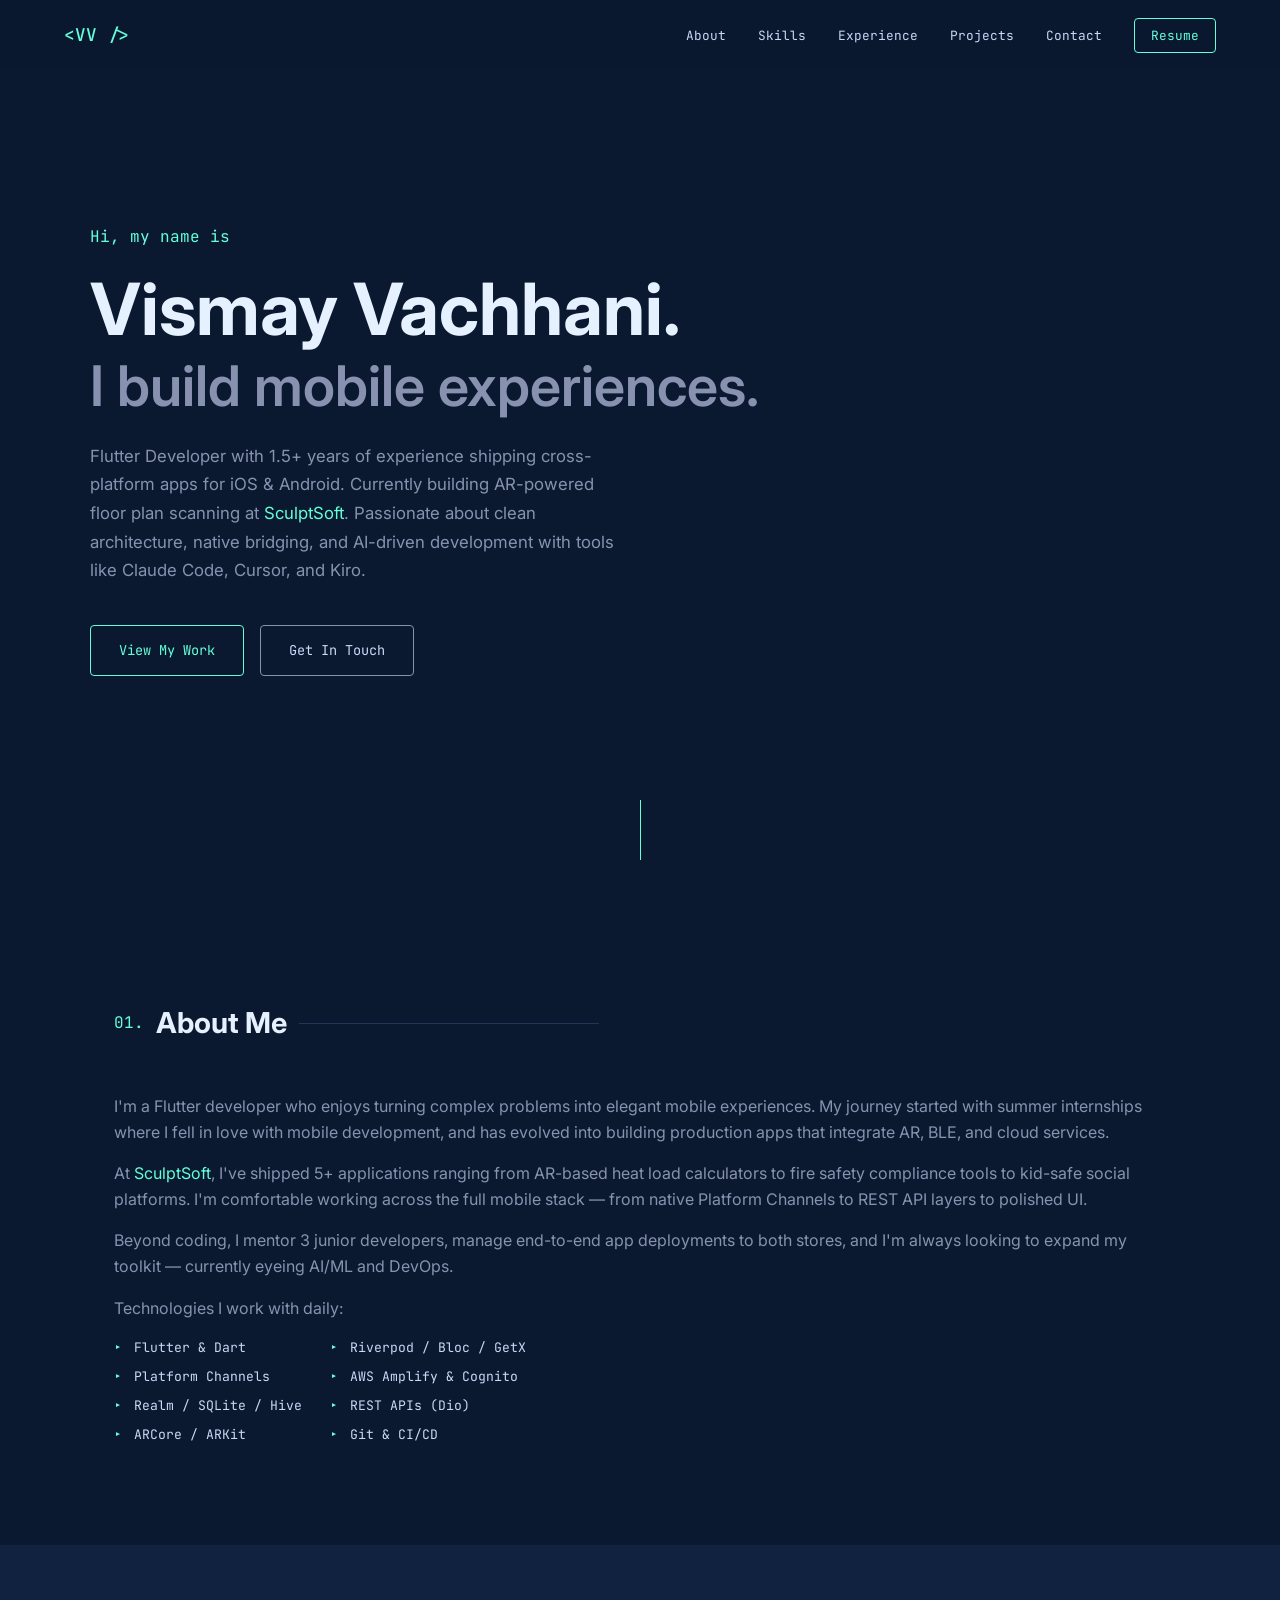
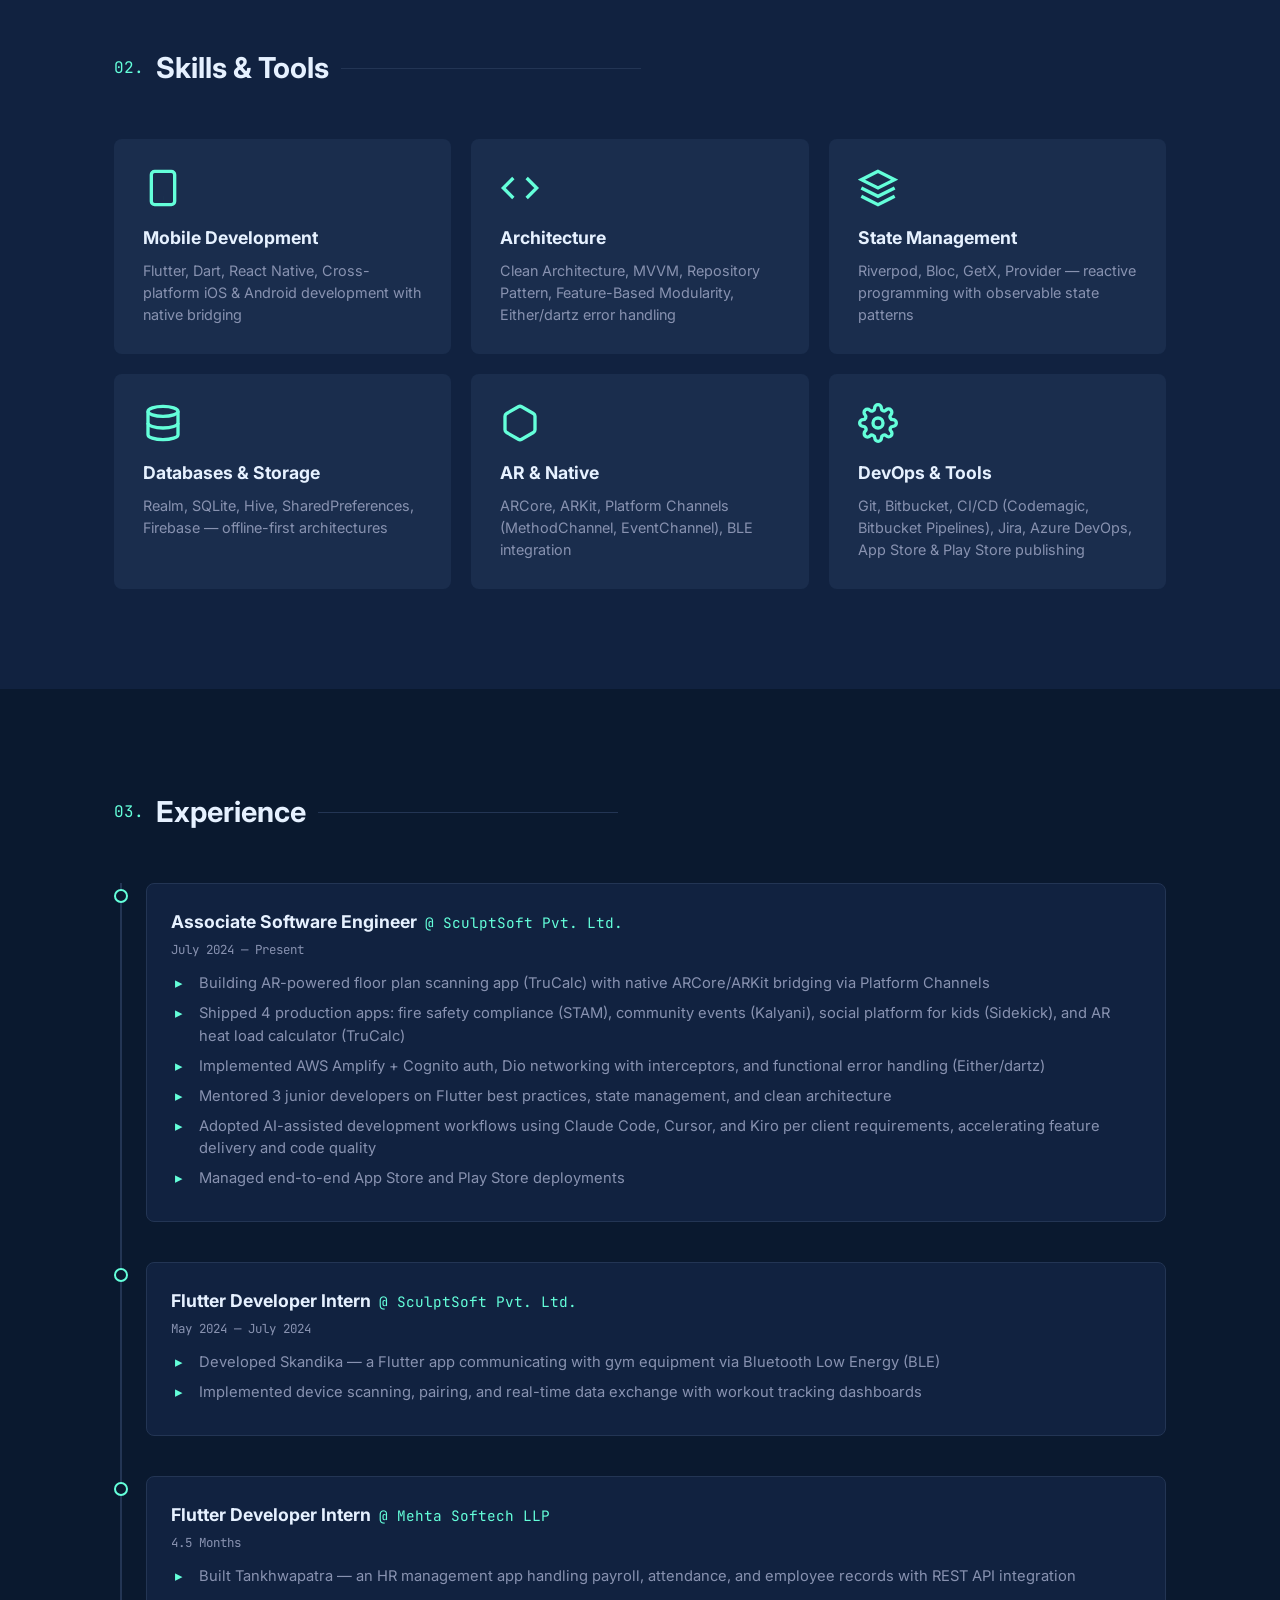
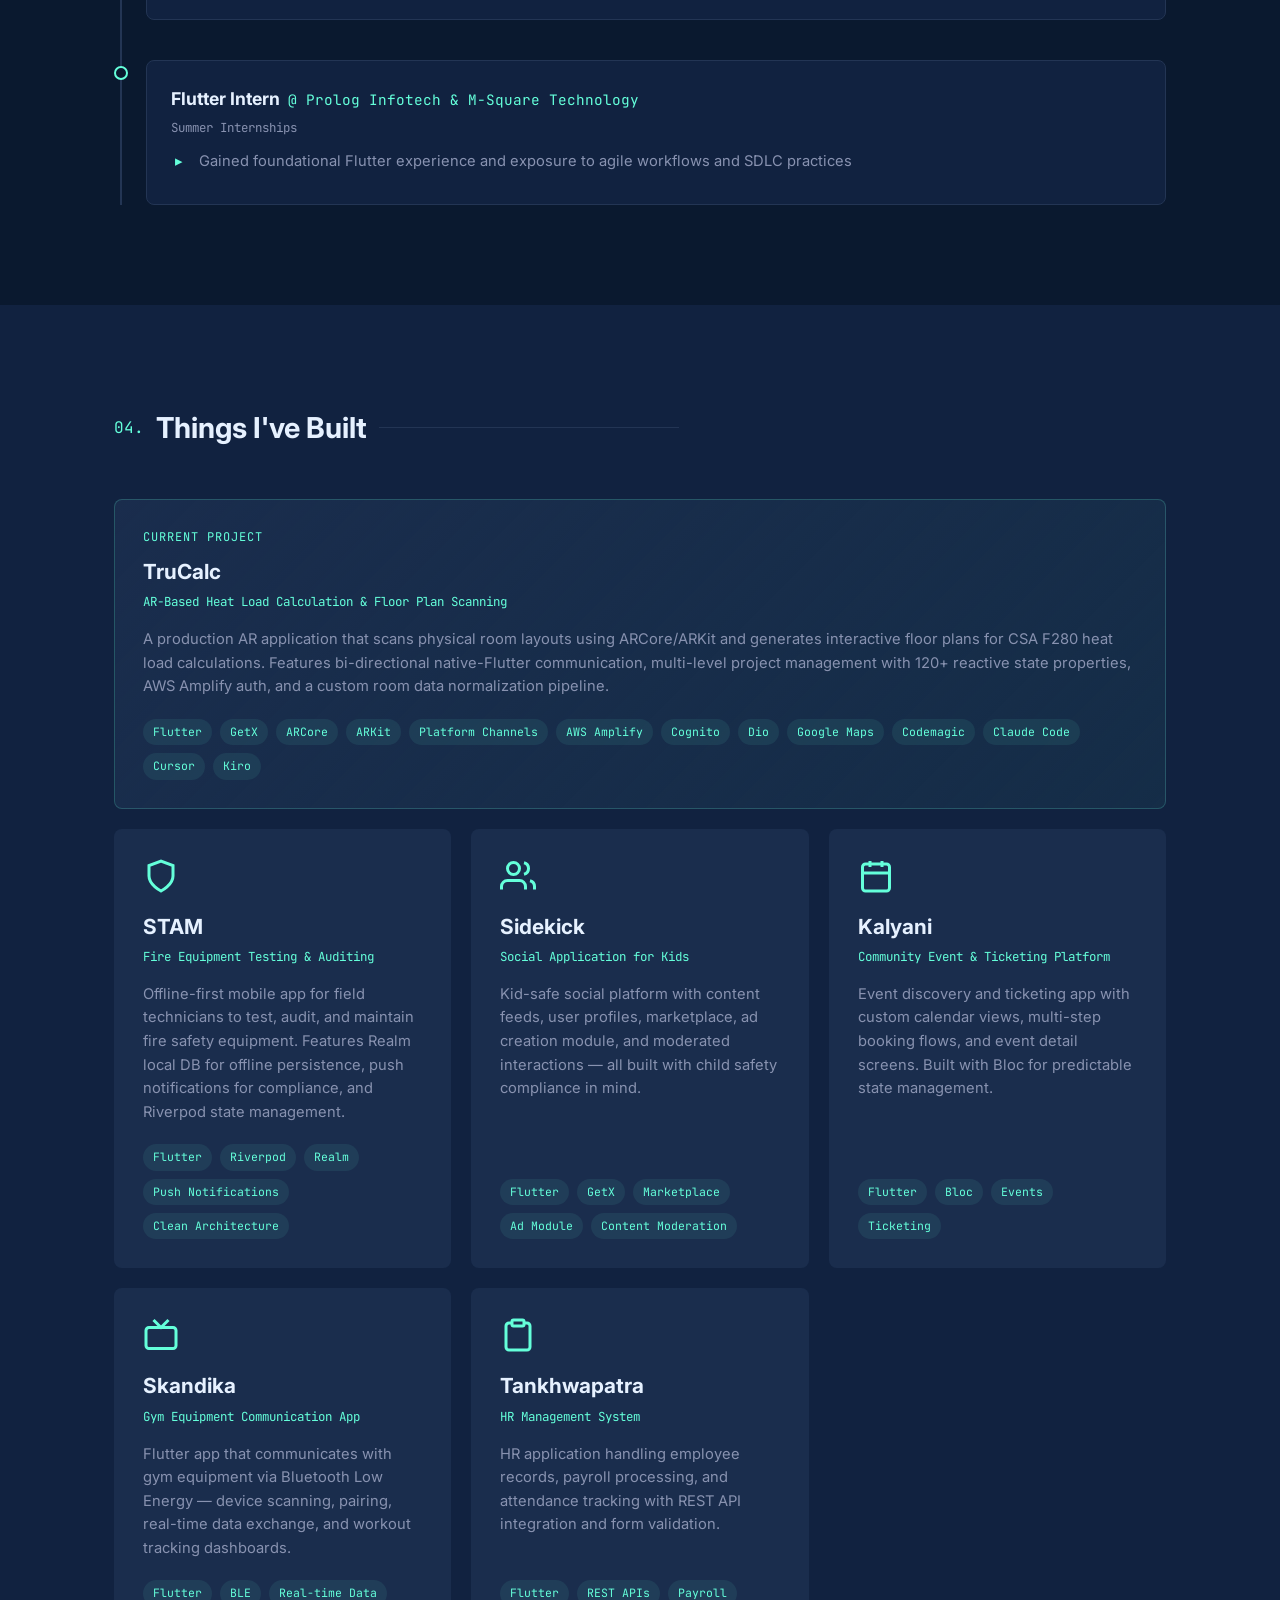
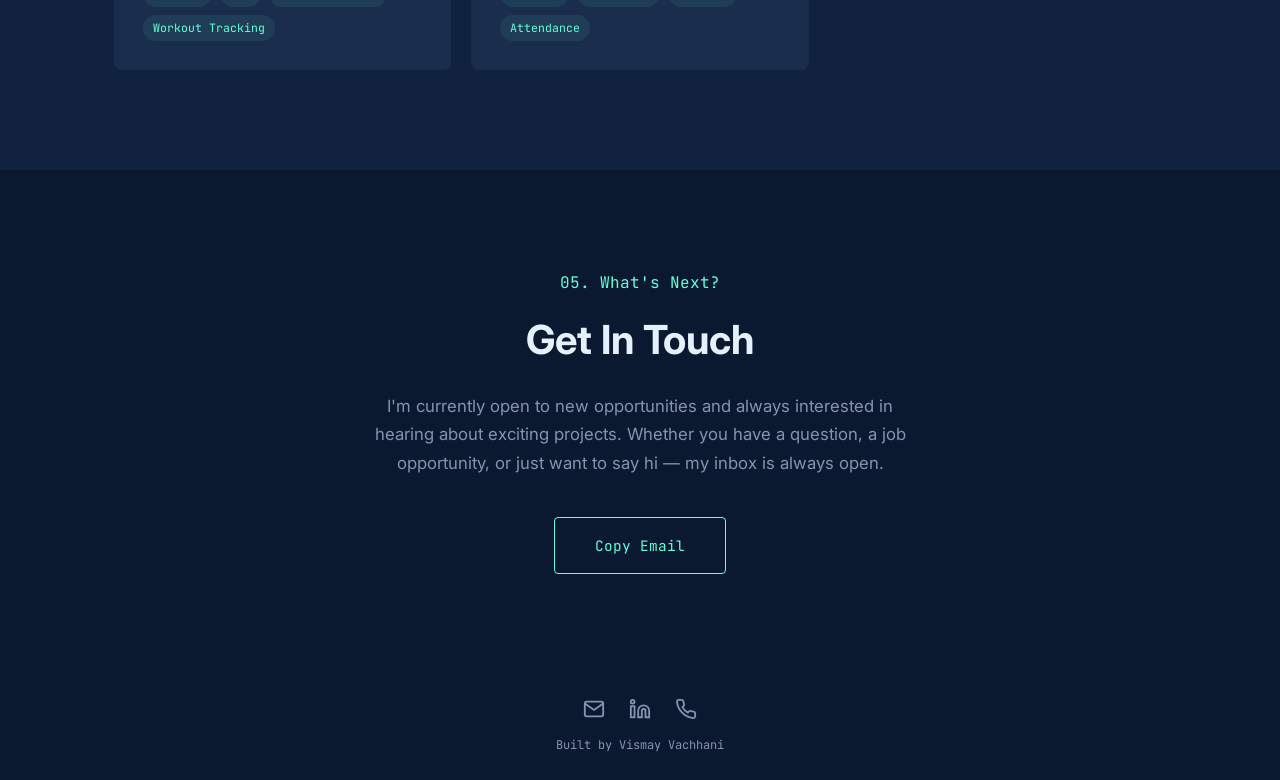
==== index.html @ d3d65915 "Initial portfolio website" ====
<!DOCTYPE html>
<html lang="en">
<head>
  <meta charset="UTF-8">
  <meta name="viewport" content="width=device-width, initial-scale=1.0">
  <meta name="description" content="Vismay Vachhani — Flutter Developer | Portfolio">
  <meta name="keywords" content="Flutter Developer, Dart, Mobile App Developer, AR, Cross-Platform, Portfolio">
  <meta name="author" content="Vismay Vachhani">
  <title>Vismay Vachhani | Flutter Developer</title>
  <link rel="preconnect" href="https://fonts.googleapis.com">
  <link rel="preconnect" href="https://fonts.gstatic.com" crossorigin>
  <link href="https://fonts.googleapis.com/css2?family=Inter:wght@300;400;500;600;700&family=JetBrains+Mono:wght@400;500&display=swap" rel="stylesheet">
  <link rel="stylesheet" href="style.css">
</head>
<body>

  <!-- Navigation -->
  <nav class="nav" id="nav">
    <div class="nav-container">
      <a href="#" class="nav-logo">&lt;VV /&gt;</a>
      <button class="nav-toggle" id="navToggle" aria-label="Toggle menu">
        <span></span><span></span><span></span>
      </button>
      <ul class="nav-links" id="navLinks">
        <li><a href="#about">About</a></li>
        <li><a href="#skills">Skills</a></li>
        <li><a href="#experience">Experience</a></li>
        <li><a href="#projects">Projects</a></li>
        <li><a href="#contact">Contact</a></li>
        <li><a href="resume.html" class="nav-resume" target="_blank">Resume</a></li>
      </ul>
    </div>
  </nav>

  <!-- Hero -->
  <section class="hero" id="hero">
    <div class="hero-container">
      <p class="hero-greeting">Hi, my name is</p>
      <h1 class="hero-name">Vismay Vachhani.</h1>
      <h2 class="hero-tagline">I build mobile experiences.</h2>
      <p class="hero-description">
        Flutter Developer with 1.5+ years of experience shipping cross-platform apps for iOS & Android.
        Currently building AR-powered floor plan scanning at
        <a href="https://www.sculptsoft.com/" target="_blank" rel="noopener" class="highlight">SculptSoft</a>. Passionate about clean architecture,
        native bridging, and AI-driven development with tools like Claude Code, Cursor, and Kiro.
      </p>
      <div class="hero-cta">
        <a href="#projects" class="btn btn-primary">View My Work</a>
        <a href="#contact" class="btn btn-outline">Get In Touch</a>
      </div>
    </div>
    <div class="hero-scroll">
      <div class="scroll-line"></div>
    </div>
  </section>

  <!-- About -->
  <section class="section" id="about">
    <div class="container">
      <h2 class="section-title"><span class="section-number">01.</span> About Me</h2>
      <div class="about-content">
        <div class="about-text">
          <p>
            I'm a Flutter developer who enjoys turning complex problems into elegant mobile experiences.
            My journey started with summer internships where I fell in love with mobile development,
            and has evolved into building production apps that integrate AR, BLE, and cloud services.
          </p>
          <p>
            At <a href="https://www.sculptsoft.com/" target="_blank" rel="noopener" class="highlight">SculptSoft</a>, I've shipped 5+ applications ranging from
            AR-based heat load calculators to fire safety compliance tools to kid-safe social platforms.
            I'm comfortable working across the full mobile stack — from native Platform Channels to
            REST API layers to polished UI.
          </p>
          <p>
            Beyond coding, I mentor 3 junior developers, manage end-to-end app deployments to both stores,
            and I'm always looking to expand my toolkit — currently eyeing AI/ML and DevOps.
          </p>
          <p>Technologies I work with daily:</p>
          <ul class="about-tech">
            <li>Flutter & Dart</li>
            <li>Riverpod / Bloc / GetX</li>
            <li>Platform Channels</li>
            <li>AWS Amplify & Cognito</li>
            <li>Realm / SQLite / Hive</li>
            <li>REST APIs (Dio)</li>
            <li>ARCore / ARKit</li>
            <li>Git & CI/CD</li>
          </ul>
        </div>
      </div>
    </div>
  </section>

  <!-- Skills -->
  <section class="section section-alt" id="skills">
    <div class="container">
      <h2 class="section-title"><span class="section-number">02.</span> Skills & Tools</h2>
      <div class="skills-grid">
        <div class="skill-card">
          <div class="skill-icon">
            <svg viewBox="0 0 24 24" fill="none" stroke="currentColor" stroke-width="2"><rect x="5" y="2" width="14" height="20" rx="2" ry="2"/><line x1="12" y1="18" x2="12.01" y2="18"/></svg>
          </div>
          <h3>Mobile Development</h3>
          <p>Flutter, Dart, React Native, Cross-platform iOS & Android development with native bridging</p>
        </div>
        <div class="skill-card">
          <div class="skill-icon">
            <svg viewBox="0 0 24 24" fill="none" stroke="currentColor" stroke-width="2"><polyline points="16 18 22 12 16 6"/><polyline points="8 6 2 12 8 18"/></svg>
          </div>
          <h3>Architecture</h3>
          <p>Clean Architecture, MVVM, Repository Pattern, Feature-Based Modularity, Either/dartz error handling</p>
        </div>
        <div class="skill-card">
          <div class="skill-icon">
            <svg viewBox="0 0 24 24" fill="none" stroke="currentColor" stroke-width="2"><path d="M12 2L2 7l10 5 10-5-10-5z"/><path d="M2 17l10 5 10-5"/><path d="M2 12l10 5 10-5"/></svg>
          </div>
          <h3>State Management</h3>
          <p>Riverpod, Bloc, GetX, Provider — reactive programming with observable state patterns</p>
        </div>
        <div class="skill-card">
          <div class="skill-icon">
            <svg viewBox="0 0 24 24" fill="none" stroke="currentColor" stroke-width="2"><ellipse cx="12" cy="5" rx="9" ry="3"/><path d="M21 12c0 1.66-4 3-9 3s-9-1.34-9-3"/><path d="M3 5v14c0 1.66 4 3 9 3s9-1.34 9-3V5"/></svg>
          </div>
          <h3>Databases & Storage</h3>
          <p>Realm, SQLite, Hive, SharedPreferences, Firebase — offline-first architectures</p>
        </div>
        <div class="skill-card">
          <div class="skill-icon">
            <svg viewBox="0 0 24 24" fill="none" stroke="currentColor" stroke-width="2"><path d="M21 16V8a2 2 0 0 0-1-1.73l-7-4a2 2 0 0 0-2 0l-7 4A2 2 0 0 0 3 8v8a2 2 0 0 0 1 1.73l7 4a2 2 0 0 0 2 0l7-4A2 2 0 0 0 21 16z"/></svg>
          </div>
          <h3>AR & Native</h3>
          <p>ARCore, ARKit, Platform Channels (MethodChannel, EventChannel), BLE integration</p>
        </div>
        <div class="skill-card">
          <div class="skill-icon">
            <svg viewBox="0 0 24 24" fill="none" stroke="currentColor" stroke-width="2"><circle cx="12" cy="12" r="3"/><path d="M19.4 15a1.65 1.65 0 0 0 .33 1.82l.06.06a2 2 0 0 1-2.83 2.83l-.06-.06a1.65 1.65 0 0 0-1.82-.33 1.65 1.65 0 0 0-1 1.51V21a2 2 0 0 1-4 0v-.09A1.65 1.65 0 0 0 9 19.4a1.65 1.65 0 0 0-1.82.33l-.06.06a2 2 0 0 1-2.83-2.83l.06-.06A1.65 1.65 0 0 0 4.68 15a1.65 1.65 0 0 0-1.51-1H3a2 2 0 0 1 0-4h.09A1.65 1.65 0 0 0 4.6 9a1.65 1.65 0 0 0-.33-1.82l-.06-.06a2 2 0 0 1 2.83-2.83l.06.06A1.65 1.65 0 0 0 9 4.68a1.65 1.65 0 0 0 1-1.51V3a2 2 0 0 1 4 0v.09a1.65 1.65 0 0 0 1 1.51 1.65 1.65 0 0 0 1.82-.33l.06-.06a2 2 0 0 1 2.83 2.83l-.06.06A1.65 1.65 0 0 0 19.4 9a1.65 1.65 0 0 0 1.51 1H21a2 2 0 0 1 0 4h-.09a1.65 1.65 0 0 0-1.51 1z"/></svg>
          </div>
          <h3>DevOps & Tools</h3>
          <p>Git, Bitbucket, CI/CD (Codemagic, Bitbucket Pipelines), Jira, Azure DevOps, App Store & Play Store publishing</p>
        </div>
      </div>
    </div>
  </section>

  <!-- Experience -->
  <section class="section" id="experience">
    <div class="container">
      <h2 class="section-title"><span class="section-number">03.</span> Experience</h2>
      <div class="timeline">

        <div class="timeline-item">
          <div class="timeline-dot"></div>
          <div class="timeline-content">
            <div class="timeline-header">
              <h3>Associate Software Engineer</h3>
              <span class="timeline-company">@ <a href="https://www.sculptsoft.com/" target="_blank" rel="noopener">SculptSoft Pvt. Ltd.</a></span>
            </div>
            <span class="timeline-date">July 2024 — Present</span>
            <ul>
              <li>Building AR-powered floor plan scanning app (TruCalc) with native ARCore/ARKit bridging via Platform Channels</li>
              <li>Shipped 4 production apps: fire safety compliance (STAM), community events (Kalyani), social platform for kids (Sidekick), and AR heat load calculator (TruCalc)</li>
              <li>Implemented AWS Amplify + Cognito auth, Dio networking with interceptors, and functional error handling (Either/dartz)</li>
              <li>Mentored 3 junior developers on Flutter best practices, state management, and clean architecture</li>
              <li>Adopted AI-assisted development workflows using Claude Code, Cursor, and Kiro per client requirements, accelerating feature delivery and code quality</li>
              <li>Managed end-to-end App Store and Play Store deployments</li>
            </ul>
          </div>
        </div>

        <div class="timeline-item">
          <div class="timeline-dot"></div>
          <div class="timeline-content">
            <div class="timeline-header">
              <h3>Flutter Developer Intern</h3>
              <span class="timeline-company">@ <a href="https://www.sculptsoft.com/" target="_blank" rel="noopener">SculptSoft Pvt. Ltd.</a></span>
            </div>
            <span class="timeline-date">May 2024 — July 2024</span>
            <ul>
              <li>Developed Skandika — a Flutter app communicating with gym equipment via Bluetooth Low Energy (BLE)</li>
              <li>Implemented device scanning, pairing, and real-time data exchange with workout tracking dashboards</li>
            </ul>
          </div>
        </div>

        <div class="timeline-item">
          <div class="timeline-dot"></div>
          <div class="timeline-content">
            <div class="timeline-header">
              <h3>Flutter Developer Intern</h3>
              <span class="timeline-company">@ Mehta Softech LLP</span>
            </div>
            <span class="timeline-date">4.5 Months</span>
            <ul>
              <li>Built Tankhwapatra — an HR management app handling payroll, attendance, and employee records with REST API integration</li>
            </ul>
          </div>
        </div>

        <div class="timeline-item">
          <div class="timeline-dot"></div>
          <div class="timeline-content">
            <div class="timeline-header">
              <h3>Flutter Intern</h3>
              <span class="timeline-company">@ Prolog Infotech & M-Square Technology</span>
            </div>
            <span class="timeline-date">Summer Internships</span>
            <ul>
              <li>Gained foundational Flutter experience and exposure to agile workflows and SDLC practices</li>
            </ul>
          </div>
        </div>

      </div>
    </div>
  </section>

  <!-- Projects -->
  <section class="section section-alt" id="projects">
    <div class="container">
      <h2 class="section-title"><span class="section-number">04.</span> Things I've Built</h2>
      <div class="projects-grid">

        <div class="project-card featured">
          <div class="project-label">Current Project</div>
          <h3 class="project-name">TruCalc</h3>
          <p class="project-subtitle">AR-Based Heat Load Calculation & Floor Plan Scanning</p>
          <p class="project-desc">
            A production AR application that scans physical room layouts using ARCore/ARKit and generates
            interactive floor plans for CSA F280 heat load calculations. Features bi-directional native-Flutter
            communication, multi-level project management with 120+ reactive state properties, AWS Amplify auth,
            and a custom room data normalization pipeline.
          </p>
          <div class="project-tech">
            <span>Flutter</span>
            <span>GetX</span>
            <span>ARCore</span>
            <span>ARKit</span>
            <span>Platform Channels</span>
            <span>AWS Amplify</span>
            <span>Cognito</span>
            <span>Dio</span>
            <span>Google Maps</span>
            <span>Codemagic</span>
            <span>Claude Code</span>
            <span>Cursor</span>
            <span>Kiro</span>
          </div>
        </div>

        <div class="project-card">
          <div class="project-icon">
            <svg viewBox="0 0 24 24" fill="none" stroke="currentColor" stroke-width="2"><path d="M12 22s8-4 8-10V5l-8-3-8 3v7c0 6 8 10 8 10z"/></svg>
          </div>
          <h3 class="project-name">STAM</h3>
          <p class="project-subtitle">Fire Equipment Testing & Auditing</p>
          <p class="project-desc">
            Offline-first mobile app for field technicians to test, audit, and maintain fire safety equipment.
            Features Realm local DB for offline persistence, push notifications for compliance, and Riverpod state management.
          </p>
          <div class="project-tech">
            <span>Flutter</span>
            <span>Riverpod</span>
            <span>Realm</span>
            <span>Push Notifications</span>
            <span>Clean Architecture</span>
          </div>
        </div>

        <div class="project-card">
          <div class="project-icon">
            <svg viewBox="0 0 24 24" fill="none" stroke="currentColor" stroke-width="2"><path d="M17 21v-2a4 4 0 0 0-4-4H5a4 4 0 0 0-4 4v2"/><circle cx="9" cy="7" r="4"/><path d="M23 21v-2a4 4 0 0 0-3-3.87"/><path d="M16 3.13a4 4 0 0 1 0 7.75"/></svg>
          </div>
          <h3 class="project-name">Sidekick</h3>
          <p class="project-subtitle">Social Application for Kids</p>
          <p class="project-desc">
            Kid-safe social platform with content feeds, user profiles, marketplace, ad creation module,
            and moderated interactions — all built with child safety compliance in mind.
          </p>
          <div class="project-tech">
            <span>Flutter</span>
            <span>GetX</span>
            <span>Marketplace</span>
            <span>Ad Module</span>
            <span>Content Moderation</span>
          </div>
        </div>

        <div class="project-card">
          <div class="project-icon">
            <svg viewBox="0 0 24 24" fill="none" stroke="currentColor" stroke-width="2"><rect x="3" y="4" width="18" height="18" rx="2" ry="2"/><line x1="16" y1="2" x2="16" y2="6"/><line x1="8" y1="2" x2="8" y2="6"/><line x1="3" y1="10" x2="21" y2="10"/></svg>
          </div>
          <h3 class="project-name">Kalyani</h3>
          <p class="project-subtitle">Community Event & Ticketing Platform</p>
          <p class="project-desc">
            Event discovery and ticketing app with custom calendar views, multi-step booking flows,
            and event detail screens. Built with Bloc for predictable state management.
          </p>
          <div class="project-tech">
            <span>Flutter</span>
            <span>Bloc</span>
            <span>Events</span>
            <span>Ticketing</span>
          </div>
        </div>

        <div class="project-card">
          <div class="project-icon">
            <svg viewBox="0 0 24 24" fill="none" stroke="currentColor" stroke-width="2"><rect x="2" y="7" width="20" height="14" rx="2" ry="2"/><polyline points="17 2 12 7 7 2"/></svg>
          </div>
          <h3 class="project-name">Skandika</h3>
          <p class="project-subtitle">Gym Equipment Communication App</p>
          <p class="project-desc">
            Flutter app that communicates with gym equipment via Bluetooth Low Energy — device scanning,
            pairing, real-time data exchange, and workout tracking dashboards.
          </p>
          <div class="project-tech">
            <span>Flutter</span>
            <span>BLE</span>
            <span>Real-time Data</span>
            <span>Workout Tracking</span>
          </div>
        </div>

        <div class="project-card">
          <div class="project-icon">
            <svg viewBox="0 0 24 24" fill="none" stroke="currentColor" stroke-width="2"><path d="M16 4h2a2 2 0 0 1 2 2v14a2 2 0 0 1-2 2H6a2 2 0 0 1-2-2V6a2 2 0 0 1 2-2h2"/><rect x="8" y="2" width="8" height="4" rx="1" ry="1"/></svg>
          </div>
          <h3 class="project-name">Tankhwapatra</h3>
          <p class="project-subtitle">HR Management System</p>
          <p class="project-desc">
            HR application handling employee records, payroll processing, and attendance tracking
            with REST API integration and form validation.
          </p>
          <div class="project-tech">
            <span>Flutter</span>
            <span>REST APIs</span>
            <span>Payroll</span>
            <span>Attendance</span>
          </div>
        </div>

      </div>
    </div>
  </section>

  <!-- Contact -->
  <section class="section" id="contact">
    <div class="container contact-section">
      <p class="section-number">05. What's Next?</p>
      <h2 class="contact-title">Get In Touch</h2>
      <p class="contact-text">
        I'm currently open to new opportunities and always interested in hearing about exciting projects.
        Whether you have a question, a job opportunity, or just want to say hi — my inbox is always open.
      </p>
      <button class="btn btn-primary btn-lg" id="copyEmailBtn" onclick="copyEmail()">Copy Email</button>
    </div>
  </section>

  <!-- Footer -->
  <footer class="footer">
    <div class="footer-links">
      <a href="#" onclick="openGmail(); return false;" aria-label="Email Me">
        <svg viewBox="0 0 24 24" fill="none" stroke="currentColor" stroke-width="2"><path d="M4 4h16c1.1 0 2 .9 2 2v12c0 1.1-.9 2-2 2H4c-1.1 0-2-.9-2-2V6c0-1.1.9-2 2-2z"/><polyline points="22,6 12,13 2,6"/></svg>
      </a>
      <a href="https://linkedin.com/in/vismay-vachhani" target="_blank" rel="noopener" aria-label="LinkedIn">
        <svg viewBox="0 0 24 24" fill="none" stroke="currentColor" stroke-width="2"><path d="M16 8a6 6 0 0 1 6 6v7h-4v-7a2 2 0 0 0-2-2 2 2 0 0 0-2 2v7h-4v-7a6 6 0 0 1 6-6z"/><rect x="2" y="9" width="4" height="12"/><circle cx="4" cy="4" r="2"/></svg>
      </a>
      <a href="tel:+917016309146" aria-label="Phone">
        <svg viewBox="0 0 24 24" fill="none" stroke="currentColor" stroke-width="2"><path d="M22 16.92v3a2 2 0 0 1-2.18 2 19.79 19.79 0 0 1-8.63-3.07 19.5 19.5 0 0 1-6-6 19.79 19.79 0 0 1-3.07-8.67A2 2 0 0 1 4.11 2h3a2 2 0 0 1 2 1.72 12.84 12.84 0 0 0 .7 2.81 2 2 0 0 1-.45 2.11L8.09 9.91a16 16 0 0 0 6 6l1.27-1.27a2 2 0 0 1 2.11-.45 12.84 12.84 0 0 0 2.81.7A2 2 0 0 1 22 16.92z"/></svg>
      </a>
    </div>
    <p class="footer-credit">Built by Vismay Vachhani</p>
  </footer>

  <div class="toast" id="toast">Email copied to clipboard!</div>
  <script src="script.js"></script>
</body>
</html>
---- style.css ----
/* ===== CSS Variables ===== */
:root {
  --bg-primary: #0a192f;
  --bg-secondary: #112240;
  --bg-card: #1a2d4d;
  --text-primary: #ccd6f6;
  --text-secondary: #8892b0;
  --accent: #64ffda;
  --accent-hover: rgba(100, 255, 218, 0.1);
  --white: #e6f1ff;
  --font-main: 'Inter', -apple-system, BlinkMacSystemFont, sans-serif;
  --font-mono: 'JetBrains Mono', 'Fira Code', monospace;
  --transition: all 0.25s cubic-bezier(0.645, 0.045, 0.355, 1);
  --nav-height: 70px;
}

/* ===== Reset ===== */
*, *::before, *::after {
  margin: 0;
  padding: 0;
  box-sizing: border-box;
}

html {
  scroll-behavior: smooth;
  scroll-padding-top: var(--nav-height);
}

body {
  font-family: var(--font-main);
  background: var(--bg-primary);
  color: var(--text-secondary);
  line-height: 1.6;
  overflow-x: hidden;
}

a {
  color: var(--accent);
  text-decoration: none;
  transition: var(--transition);
}

ul { list-style: none; }

.container {
  max-width: 1100px;
  margin: 0 auto;
  padding: 0 24px;
}

.highlight {
  color: var(--accent);
}

/* ===== Navigation ===== */
.nav {
  position: fixed;
  top: 0;
  left: 0;
  right: 0;
  height: var(--nav-height);
  background: rgba(10, 25, 47, 0.85);
  backdrop-filter: blur(10px);
  z-index: 1000;
  transition: var(--transition);
}

.nav.scrolled {
  box-shadow: 0 10px 30px -10px rgba(2, 12, 27, 0.7);
}

.nav-container {
  max-width: 1200px;
  margin: 0 auto;
  padding: 0 24px;
  height: 100%;
  display: flex;
  align-items: center;
  justify-content: space-between;
}

.nav-logo {
  font-family: var(--font-mono);
  font-size: 1.1rem;
  font-weight: 500;
  color: var(--accent);
}

.nav-links {
  display: flex;
  align-items: center;
  gap: 32px;
}

.nav-links a {
  font-family: var(--font-mono);
  font-size: 0.8rem;
  color: var(--text-primary);
  transition: var(--transition);
}

.nav-links a:hover {
  color: var(--accent);
}

.nav-resume {
  border: 1px solid var(--accent);
  padding: 8px 16px;
  border-radius: 4px;
  color: var(--accent) !important;
}

.nav-resume:hover {
  background: var(--accent-hover);
}

.nav-toggle {
  display: none;
  flex-direction: column;
  gap: 5px;
  background: none;
  border: none;
  cursor: pointer;
  padding: 4px;
}

.nav-toggle span {
  width: 25px;
  height: 2px;
  background: var(--accent);
  transition: var(--transition);
}

/* ===== Hero ===== */
.hero {
  min-height: 100vh;
  display: flex;
  align-items: center;
  position: relative;
  padding: 0 24px;
}

.hero-container {
  max-width: 1100px;
  margin: 0 auto;
  width: 100%;
}

.hero-greeting {
  font-family: var(--font-mono);
  color: var(--accent);
  font-size: 1rem;
  margin-bottom: 20px;
  opacity: 0;
  animation: fadeInUp 0.5s ease forwards;
  animation-delay: 0.2s;
}

.hero-name {
  font-size: clamp(40px, 8vw, 72px);
  font-weight: 700;
  color: var(--white);
  line-height: 1.1;
  margin-bottom: 8px;
  opacity: 0;
  animation: fadeInUp 0.5s ease forwards;
  animation-delay: 0.4s;
}

.hero-tagline {
  font-size: clamp(32px, 6vw, 56px);
  font-weight: 600;
  color: var(--text-secondary);
  line-height: 1.1;
  margin-bottom: 24px;
  opacity: 0;
  animation: fadeInUp 0.5s ease forwards;
  animation-delay: 0.6s;
}

.hero-description {
  max-width: 540px;
  font-size: 1.05rem;
  line-height: 1.7;
  margin-bottom: 40px;
  opacity: 0;
  animation: fadeInUp 0.5s ease forwards;
  animation-delay: 0.8s;
}

.hero-cta {
  display: flex;
  gap: 16px;
  opacity: 0;
  animation: fadeInUp 0.5s ease forwards;
  animation-delay: 1s;
}

.hero-scroll {
  position: absolute;
  bottom: 40px;
  left: 50%;
  transform: translateX(-50%);
  opacity: 0;
  animation: fadeIn 1s ease forwards;
  animation-delay: 1.5s;
}

.scroll-line {
  width: 1px;
  height: 60px;
  background: var(--accent);
  animation: scrollPulse 2s ease infinite;
}

/* ===== Buttons ===== */
.btn {
  display: inline-block;
  font-family: var(--font-mono);
  font-size: 0.85rem;
  padding: 14px 28px;
  border-radius: 4px;
  cursor: pointer;
  transition: var(--transition);
}

.btn-primary {
  border: 1px solid var(--accent);
  color: var(--accent);
  background: transparent;
}

.btn-primary:hover {
  background: var(--accent-hover);
}

.btn-outline {
  border: 1px solid var(--text-secondary);
  color: var(--text-primary);
}

.btn-outline:hover {
  border-color: var(--accent);
  color: var(--accent);
}

.btn-lg {
  padding: 18px 40px;
  font-size: 0.9rem;
}

/* ===== Sections ===== */
.section {
  padding: 100px 0;
}

.section-alt {
  background: var(--bg-secondary);
}

.section-title {
  font-size: 1.8rem;
  font-weight: 700;
  color: var(--white);
  margin-bottom: 48px;
  display: flex;
  align-items: center;
  gap: 12px;
}

.section-title::after {
  content: '';
  flex: 1;
  height: 1px;
  background: #233554;
  max-width: 300px;
}

.section-number {
  font-family: var(--font-mono);
  font-size: 1rem;
  font-weight: 400;
  color: var(--accent);
}

/* ===== About ===== */
.about-text p {
  margin-bottom: 16px;
  font-size: 1rem;
}

.about-tech {
  display: grid;
  grid-template-columns: repeat(2, minmax(140px, 200px));
  gap: 8px 16px;
  margin-top: 16px;
}

.about-tech li {
  font-family: var(--font-mono);
  font-size: 0.82rem;
  color: var(--text-primary);
  position: relative;
  padding-left: 20px;
}

.about-tech li::before {
  content: '\25B8';
  color: var(--accent);
  position: absolute;
  left: 0;
}

/* ===== Skills ===== */
.skills-grid {
  display: grid;
  grid-template-columns: repeat(auto-fit, minmax(300px, 1fr));
  gap: 20px;
}

.skill-card {
  background: var(--bg-card);
  padding: 28px;
  border-radius: 8px;
  transition: var(--transition);
  border: 1px solid transparent;
}

.skill-card:hover {
  border-color: var(--accent);
  transform: translateY(-4px);
}

.skill-icon {
  width: 40px;
  height: 40px;
  color: var(--accent);
  margin-bottom: 16px;
}

.skill-card h3 {
  color: var(--white);
  font-size: 1.1rem;
  margin-bottom: 8px;
}

.skill-card p {
  font-size: 0.9rem;
  line-height: 1.5;
}

/* ===== Timeline ===== */
.timeline {
  position: relative;
  padding-left: 32px;
}

.timeline::before {
  content: '';
  position: absolute;
  left: 6px;
  top: 0;
  bottom: 0;
  width: 2px;
  background: #233554;
}

.timeline-item {
  position: relative;
  margin-bottom: 40px;
}

.timeline-item:last-child {
  margin-bottom: 0;
}

.timeline-dot {
  position: absolute;
  left: -32px;
  top: 6px;
  width: 14px;
  height: 14px;
  border-radius: 50%;
  border: 2px solid var(--accent);
  background: var(--bg-primary);
  z-index: 1;
}

.timeline-content {
  background: var(--bg-secondary);
  padding: 24px;
  border-radius: 8px;
  border: 1px solid #233554;
  transition: var(--transition);
}

.timeline-content:hover {
  border-color: rgba(100, 255, 218, 0.3);
}

.timeline-header {
  display: flex;
  align-items: baseline;
  gap: 8px;
  flex-wrap: wrap;
  margin-bottom: 4px;
}

.timeline-header h3 {
  color: var(--white);
  font-size: 1.1rem;
}

.timeline-company {
  color: var(--accent);
  font-family: var(--font-mono);
  font-size: 0.9rem;
}

.timeline-date {
  font-family: var(--font-mono);
  font-size: 0.78rem;
  color: var(--text-secondary);
  display: block;
  margin-bottom: 12px;
}

.timeline-content ul {
  padding-left: 20px;
}

.timeline-content li {
  position: relative;
  padding-left: 8px;
  margin-bottom: 8px;
  font-size: 0.92rem;
  line-height: 1.5;
}

.timeline-content li::before {
  content: '\25B8';
  color: var(--accent);
  position: absolute;
  left: -16px;
}

/* ===== Projects ===== */
.projects-grid {
  display: grid;
  grid-template-columns: repeat(auto-fit, minmax(320px, 1fr));
  gap: 20px;
}

.project-card {
  background: var(--bg-card);
  padding: 28px;
  border-radius: 8px;
  transition: var(--transition);
  border: 1px solid transparent;
  display: flex;
  flex-direction: column;
}

.project-card:hover {
  transform: translateY(-6px);
  border-color: rgba(100, 255, 218, 0.2);
}

.project-card.featured {
  grid-column: 1 / -1;
  background: linear-gradient(135deg, var(--bg-card) 0%, rgba(100, 255, 218, 0.05) 100%);
  border: 1px solid rgba(100, 255, 218, 0.2);
}

.project-label {
  font-family: var(--font-mono);
  font-size: 0.75rem;
  color: var(--accent);
  margin-bottom: 8px;
  text-transform: uppercase;
  letter-spacing: 1px;
}

.project-icon {
  width: 36px;
  height: 36px;
  color: var(--accent);
  margin-bottom: 16px;
}

.project-name {
  color: var(--white);
  font-size: 1.3rem;
  margin-bottom: 4px;
}

.project-subtitle {
  font-family: var(--font-mono);
  font-size: 0.78rem;
  color: var(--accent);
  margin-bottom: 16px;
}

.project-desc {
  font-size: 0.92rem;
  line-height: 1.6;
  flex: 1;
  margin-bottom: 20px;
}

.project-tech {
  display: flex;
  flex-wrap: wrap;
  gap: 8px;
}

.project-tech span {
  font-family: var(--font-mono);
  font-size: 0.72rem;
  color: var(--accent);
  background: rgba(100, 255, 218, 0.08);
  padding: 4px 10px;
  border-radius: 20px;
}

/* ===== Contact ===== */
.contact-section {
  text-align: center;
  max-width: 600px;
}

.contact-title {
  font-size: 2.5rem;
  font-weight: 700;
  color: var(--white);
  margin: 12px 0 20px;
}

.contact-text {
  font-size: 1.05rem;
  line-height: 1.7;
  margin-bottom: 40px;
}

/* ===== Footer ===== */
.footer {
  padding: 24px;
  text-align: center;
}

.footer-links {
  display: flex;
  justify-content: center;
  gap: 24px;
  margin-bottom: 16px;
}

.footer-links a {
  width: 22px;
  height: 22px;
  color: var(--text-secondary);
  transition: var(--transition);
}

.footer-links a:hover {
  color: var(--accent);
  transform: translateY(-3px);
}

.footer-credit {
  font-family: var(--font-mono);
  font-size: 0.75rem;
  color: var(--text-secondary);
}

/* ===== Toast ===== */
.toast {
  position: fixed;
  bottom: 40px;
  left: 50%;
  transform: translateX(-50%) translateY(20px);
  background: var(--accent);
  color: var(--bg-primary);
  font-family: var(--font-mono);
  font-size: 0.85rem;
  font-weight: 600;
  padding: 12px 24px;
  border-radius: 6px;
  opacity: 0;
  pointer-events: none;
  transition: opacity 0.3s ease, transform 0.3s ease;
  z-index: 9999;
}

.toast.show {
  opacity: 1;
  transform: translateX(-50%) translateY(0);
}

/* ===== Animations ===== */
@keyframes fadeInUp {
  from {
    opacity: 0;
    transform: translateY(20px);
  }
  to {
    opacity: 1;
    transform: translateY(0);
  }
}

@keyframes fadeIn {
  from { opacity: 0; }
  to { opacity: 1; }
}

@keyframes scrollPulse {
  0%, 100% { opacity: 0.3; transform: scaleY(0.5); transform-origin: top; }
  50% { opacity: 1; transform: scaleY(1); }
}

/* Scroll reveal */
.section {
  opacity: 0;
  transform: translateY(30px);
  transition: opacity 0.6s ease, transform 0.6s ease;
}

.section.visible {
  opacity: 1;
  transform: translateY(0);
}

/* ===== Responsive ===== */
@media (max-width: 768px) {
  .nav-toggle {
    display: flex;
  }

  .nav-links {
    position: fixed;
    top: 0;
    right: -100%;
    width: 70%;
    max-width: 300px;
    height: 100vh;
    background: var(--bg-secondary);
    flex-direction: column;
    justify-content: center;
    padding: 24px;
    gap: 24px;
    transition: right 0.3s ease;
    box-shadow: -10px 0 30px rgba(0, 0, 0, 0.3);
  }

  .nav-links.active {
    right: 0;
  }

  .nav-links a {
    font-size: 1rem;
  }

  .hero-cta {
    flex-direction: column;
    align-items: flex-start;
  }

  .section {
    padding: 60px 0;
  }

  .section-title {
    font-size: 1.4rem;
  }

  .about-tech {
    grid-template-columns: repeat(2, 1fr);
  }

  .skills-grid {
    grid-template-columns: 1fr;
  }

  .projects-grid {
    grid-template-columns: 1fr;
  }

  .project-card.featured {
    grid-column: 1;
  }

  .contact-title {
    font-size: 1.8rem;
  }

  .timeline {
    padding-left: 24px;
  }
}

@media (max-width: 480px) {
  .hero-name {
    font-size: 2.2rem;
  }

  .hero-tagline {
    font-size: 1.5rem;
  }

  .about-tech {
    grid-template-columns: 1fr;
  }
}
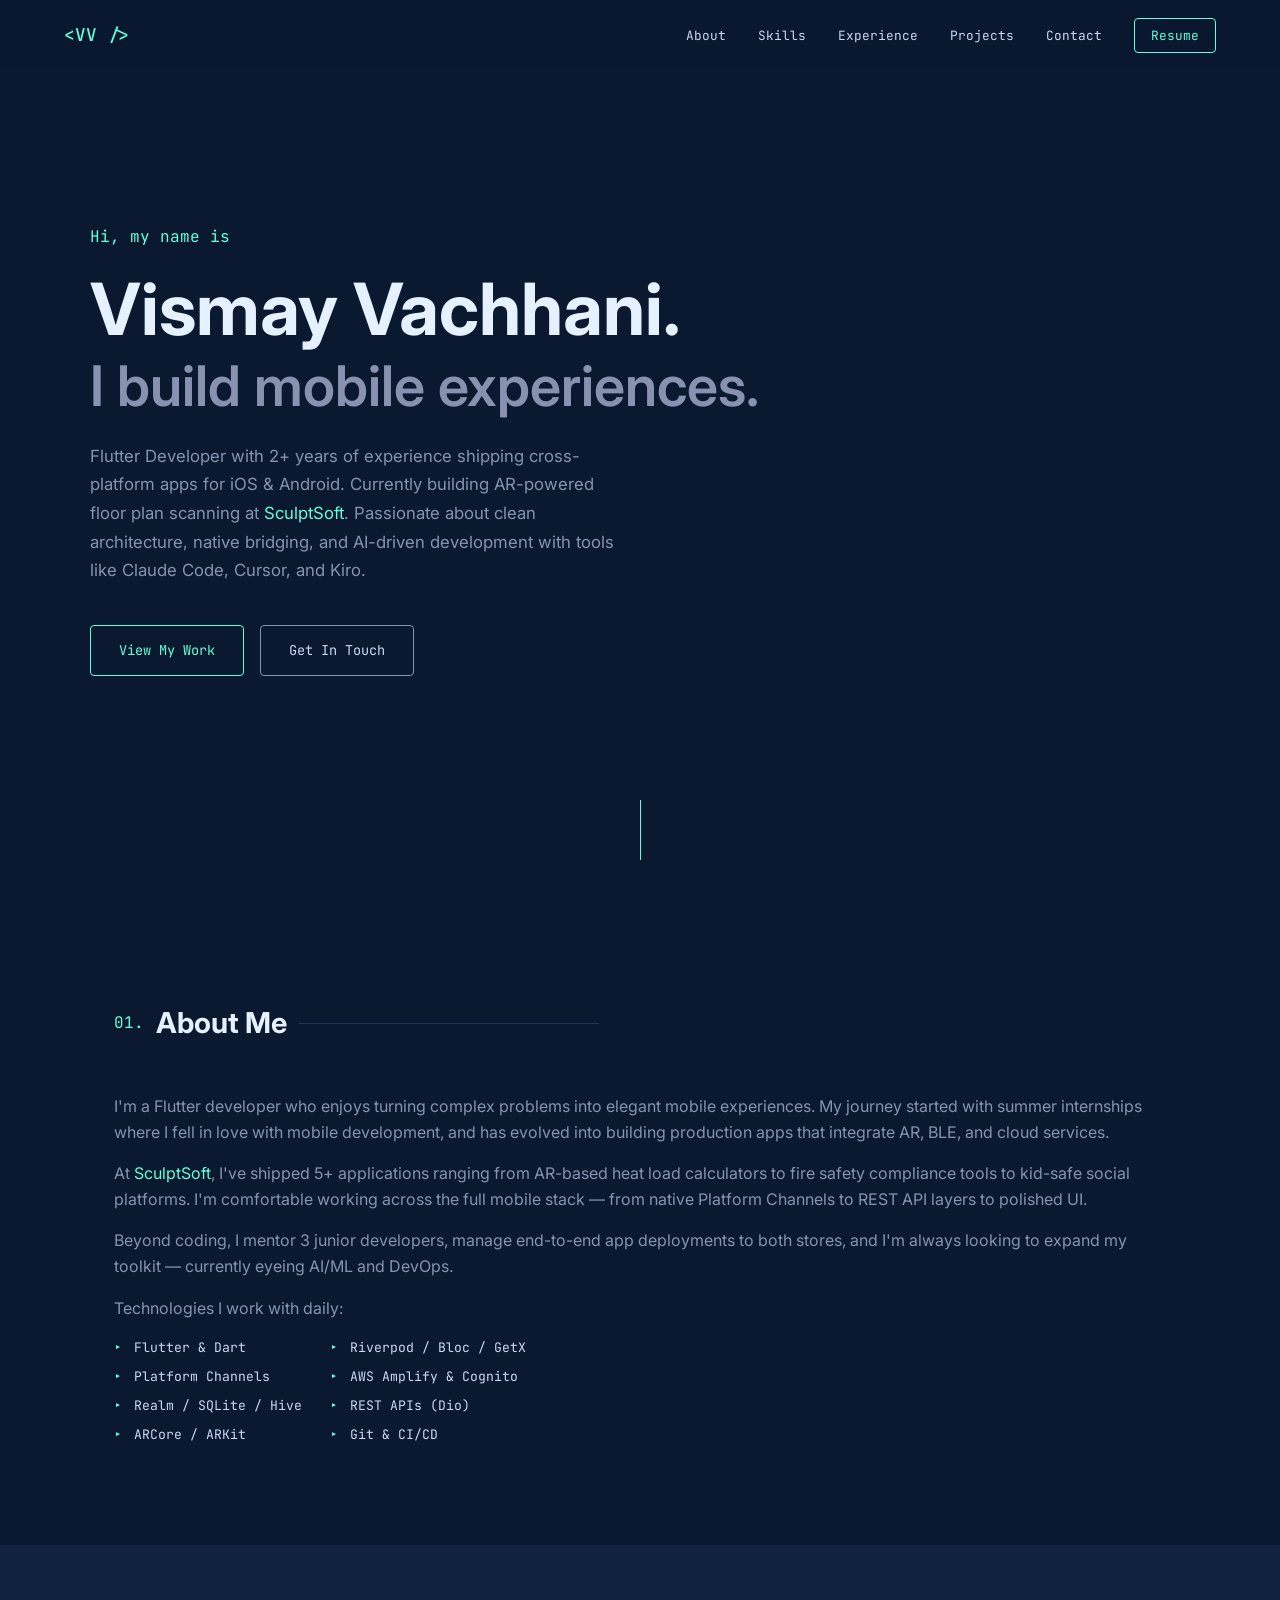
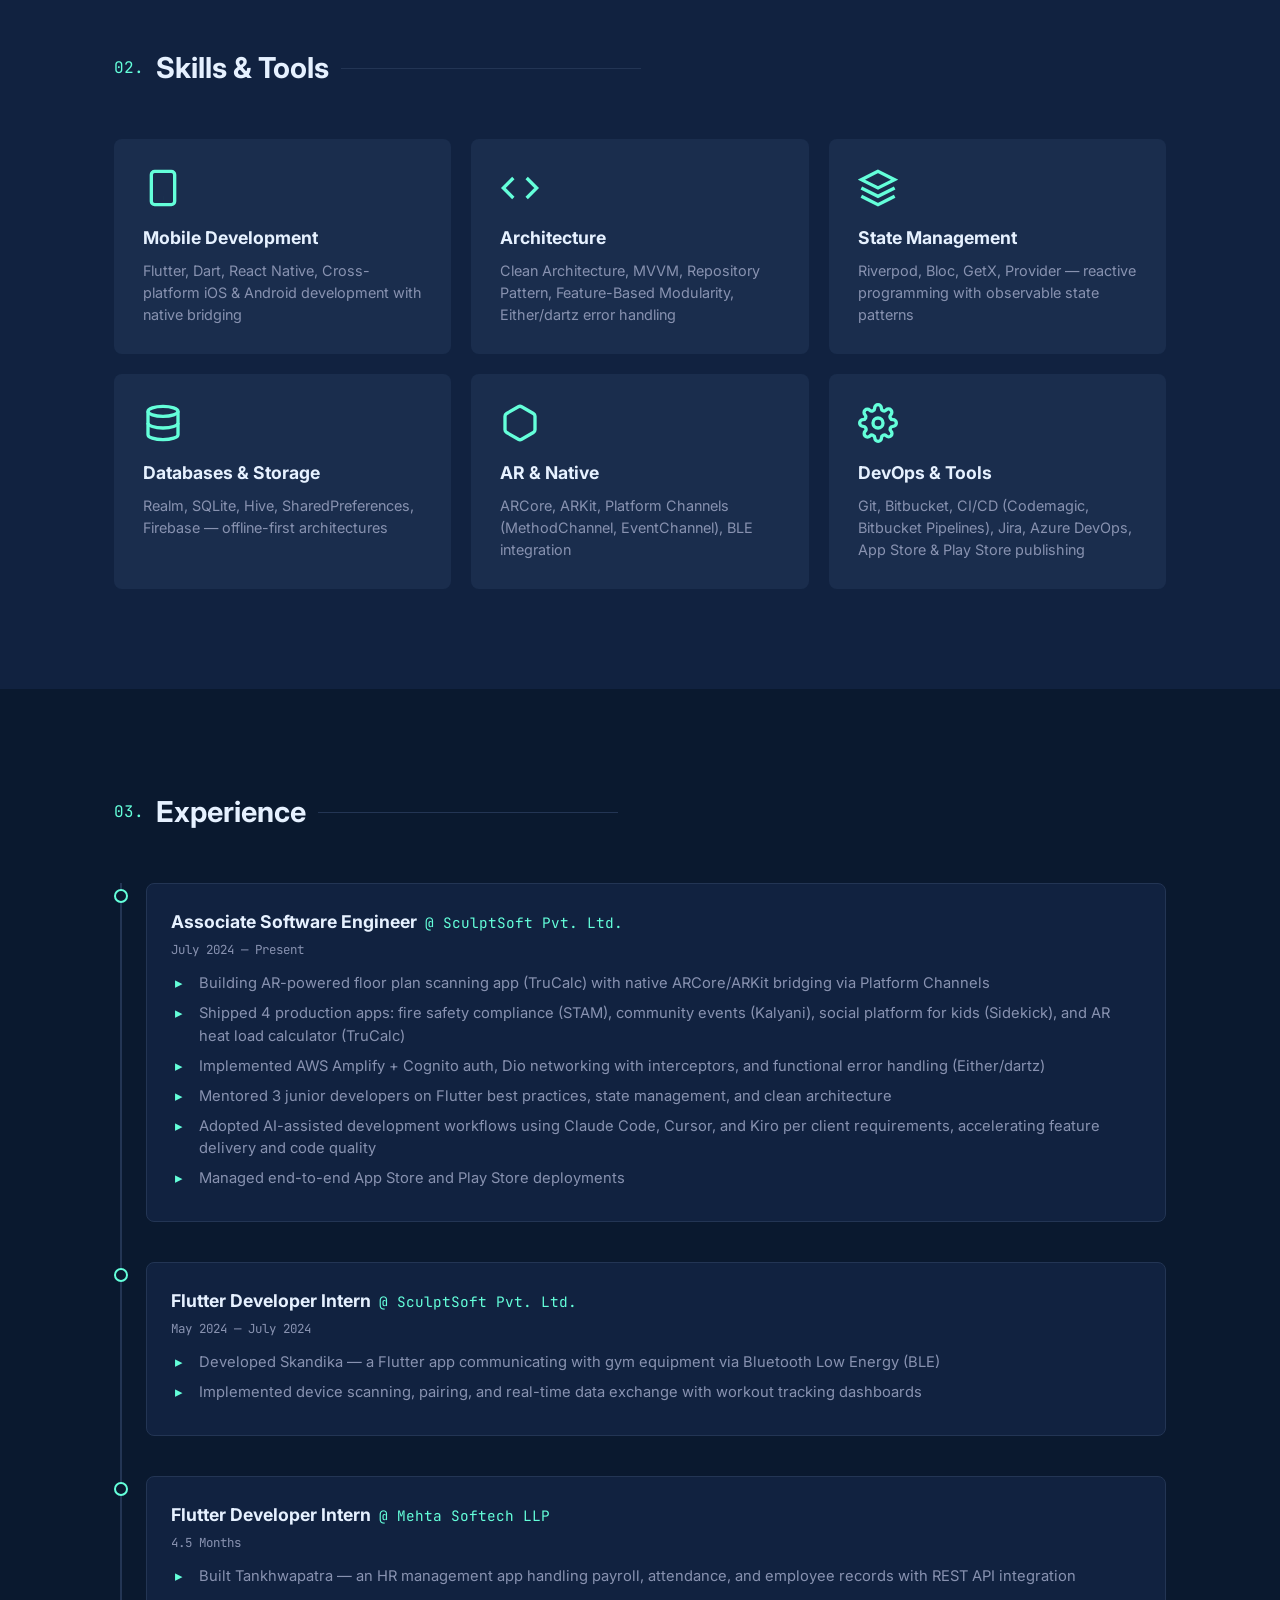
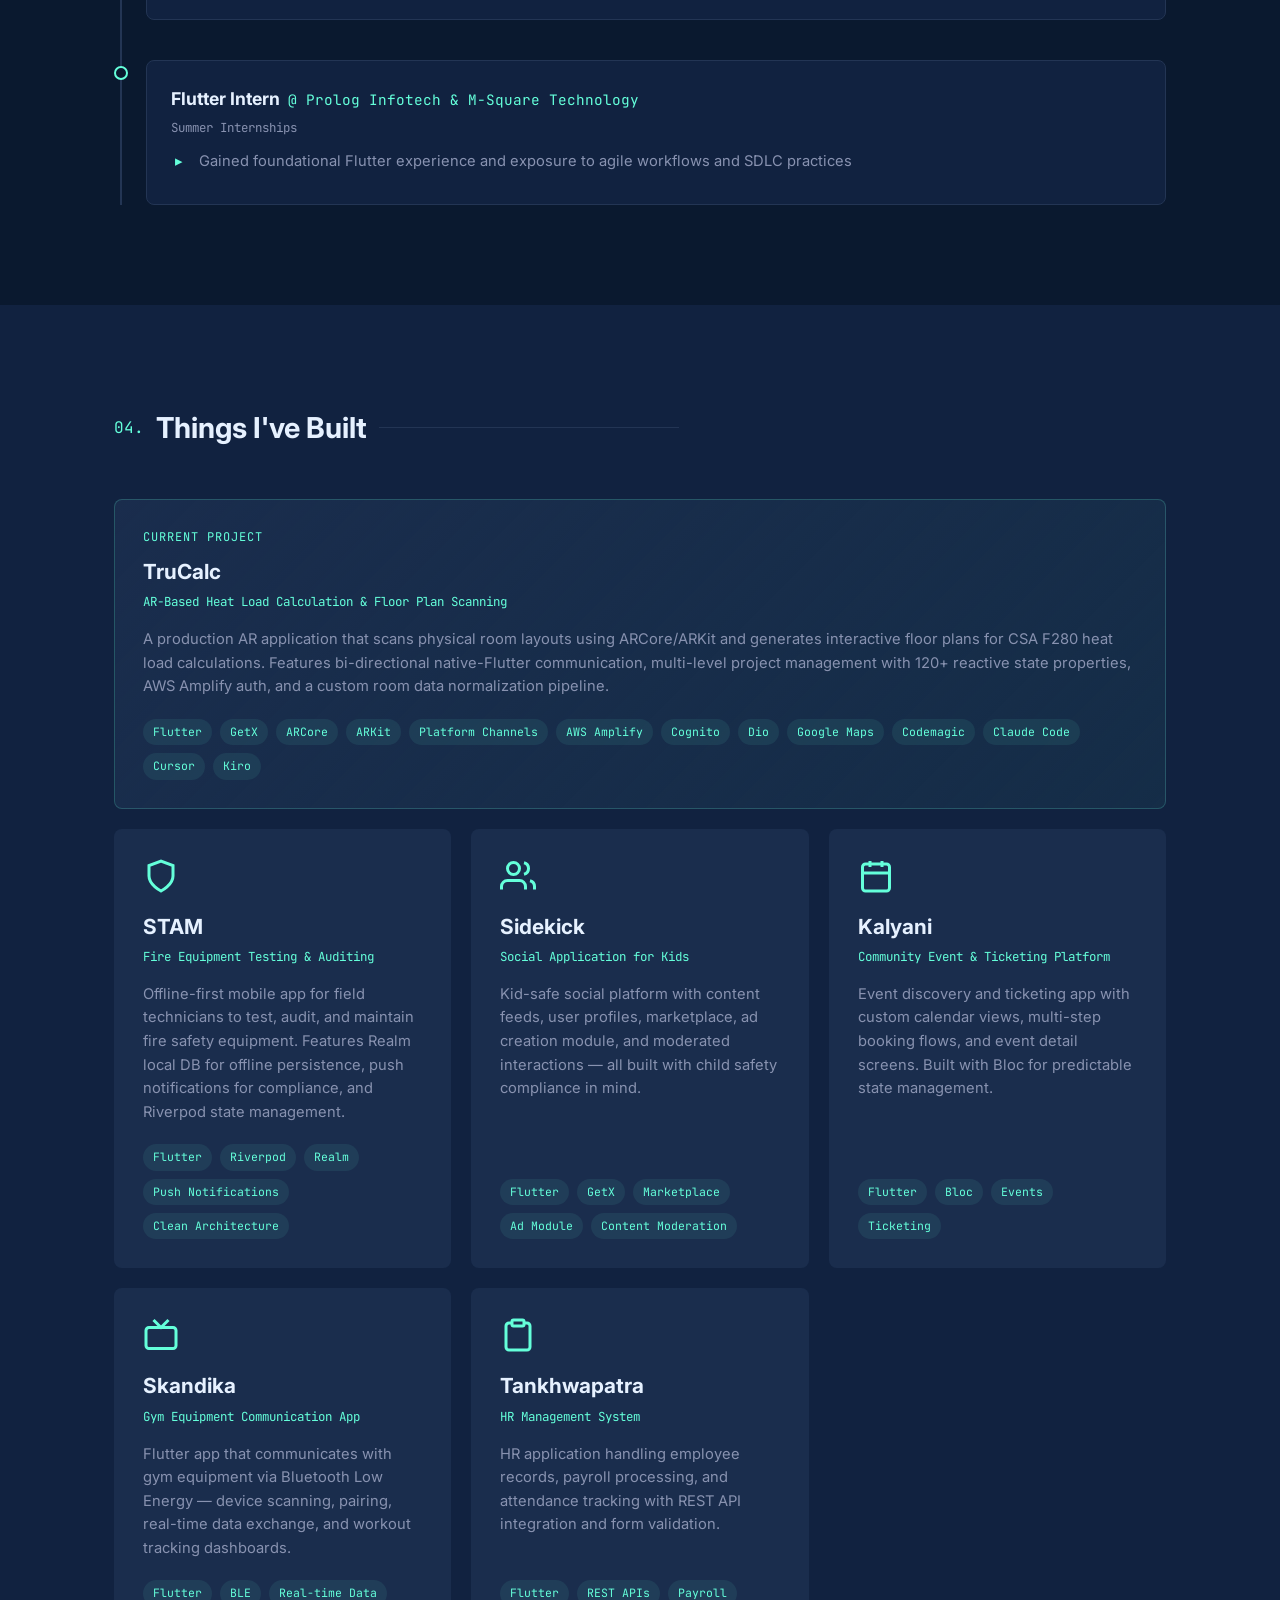
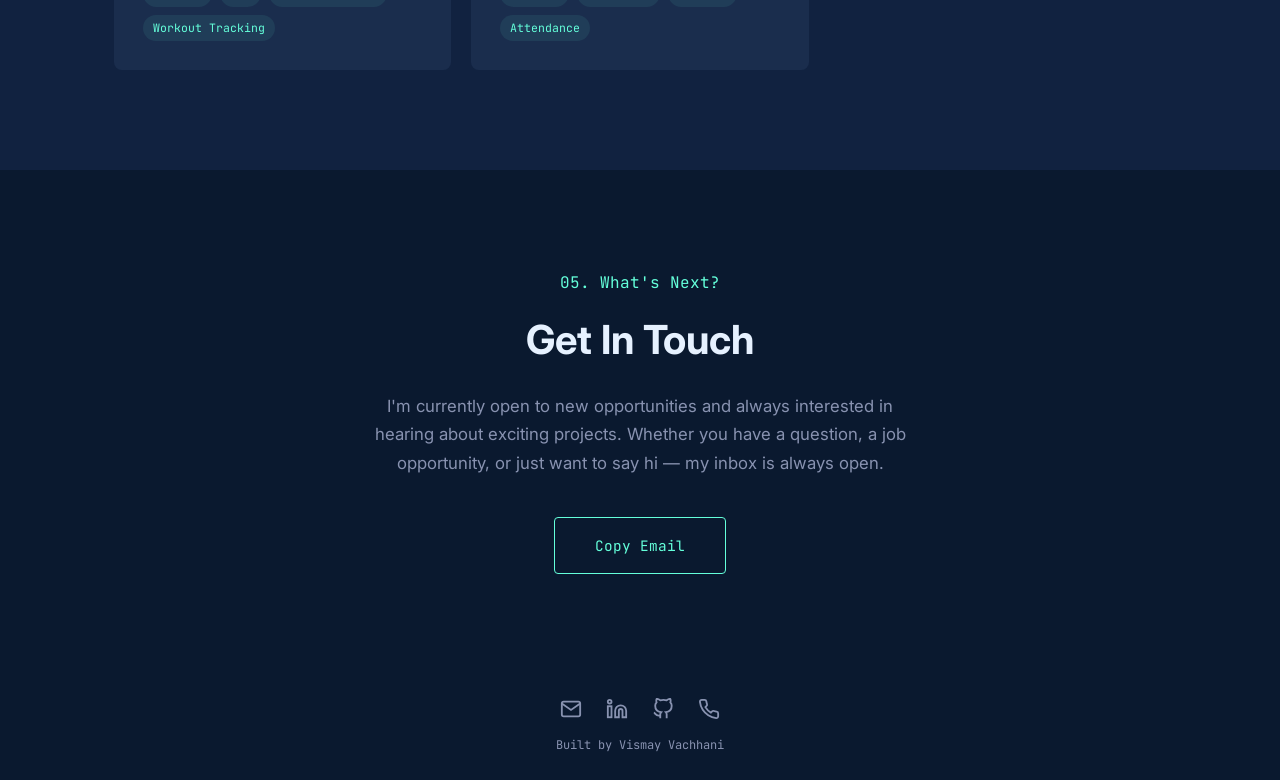
==== commit 88b73d53: "Update portfolio: 2yr exp, add GitHub link to footer" ====
--- a/index.html
+++ b/index.html
@@ -39,7 +39,7 @@
       <h1 class="hero-name">Vismay Vachhani.</h1>
       <h2 class="hero-tagline">I build mobile experiences.</h2>
       <p class="hero-description">
-        Flutter Developer with 1.5+ years of experience shipping cross-platform apps for iOS & Android.
+        Flutter Developer with 2+ years of experience shipping cross-platform apps for iOS & Android.
         Currently building AR-powered floor plan scanning at
         <a href="https://www.sculptsoft.com/" target="_blank" rel="noopener" class="highlight">SculptSoft</a>. Passionate about clean architecture,
         native bridging, and AI-driven development with tools like Claude Code, Cursor, and Kiro.
@@ -365,6 +365,9 @@
       <a href="https://linkedin.com/in/vismay-vachhani" target="_blank" rel="noopener" aria-label="LinkedIn">
         <svg viewBox="0 0 24 24" fill="none" stroke="currentColor" stroke-width="2"><path d="M16 8a6 6 0 0 1 6 6v7h-4v-7a2 2 0 0 0-2-2 2 2 0 0 0-2 2v7h-4v-7a6 6 0 0 1 6-6z"/><rect x="2" y="9" width="4" height="12"/><circle cx="4" cy="4" r="2"/></svg>
       </a>
+      <a href="https://github.com/Vismay28" target="_blank" rel="noopener" aria-label="GitHub">
+        <svg viewBox="0 0 24 24" fill="none" stroke="currentColor" stroke-width="2"><path d="M9 19c-5 1.5-5-2.5-7-3m14 6v-3.87a3.37 3.37 0 0 0-.94-2.61c3.14-.35 6.44-1.54 6.44-7A5.44 5.44 0 0 0 20 4.77 5.07 5.07 0 0 0 19.91 1S18.73.65 16 2.48a13.38 13.38 0 0 0-7 0C6.27.65 5.09 1 5.09 1A5.07 5.07 0 0 0 5 4.77a5.44 5.44 0 0 0-1.5 3.78c0 5.42 3.3 6.61 6.44 7A3.37 3.37 0 0 0 9 18.13V22"/></svg>
+      </a>
       <a href="tel:+917016309146" aria-label="Phone">
         <svg viewBox="0 0 24 24" fill="none" stroke="currentColor" stroke-width="2"><path d="M22 16.92v3a2 2 0 0 1-2.18 2 19.79 19.79 0 0 1-8.63-3.07 19.5 19.5 0 0 1-6-6 19.79 19.79 0 0 1-3.07-8.67A2 2 0 0 1 4.11 2h3a2 2 0 0 1 2 1.72 12.84 12.84 0 0 0 .7 2.81 2 2 0 0 1-.45 2.11L8.09 9.91a16 16 0 0 0 6 6l1.27-1.27a2 2 0 0 1 2.11-.45 12.84 12.84 0 0 0 2.81.7A2 2 0 0 1 22 16.92z"/></svg>
       </a>
